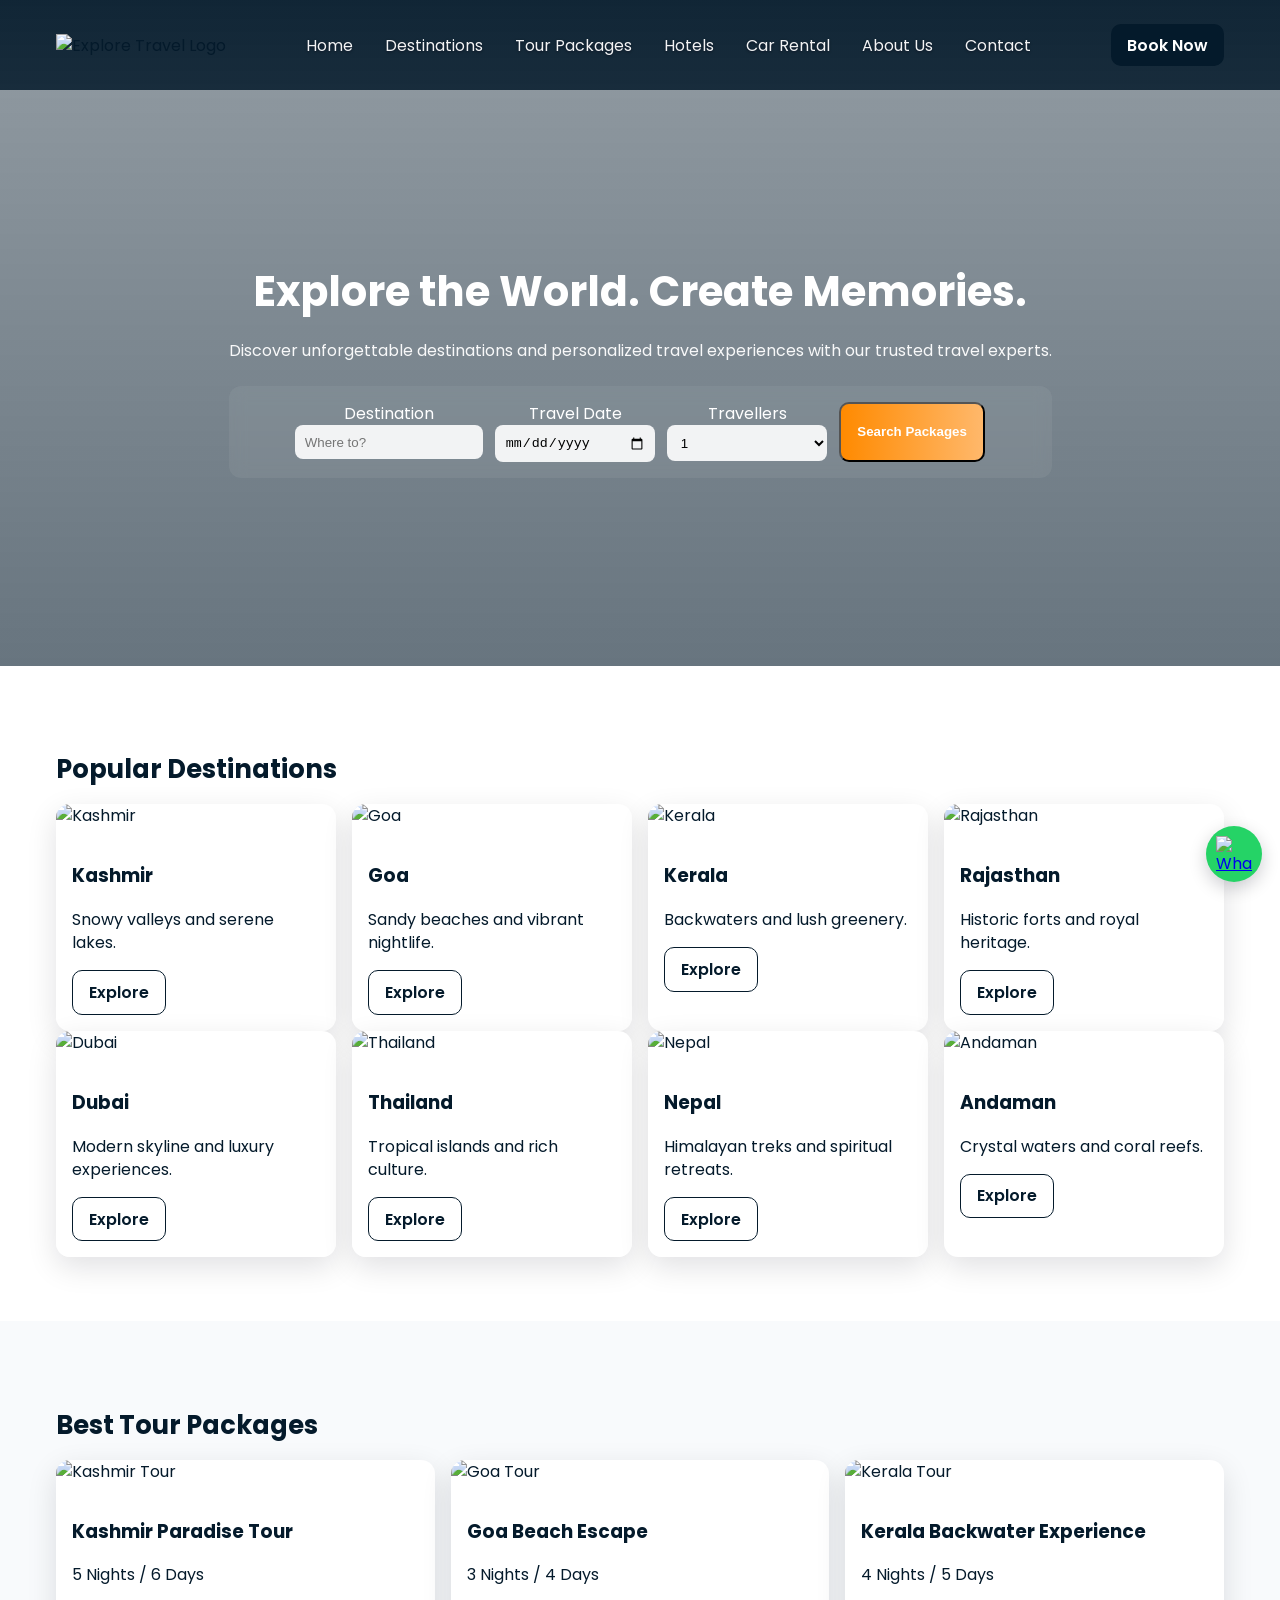
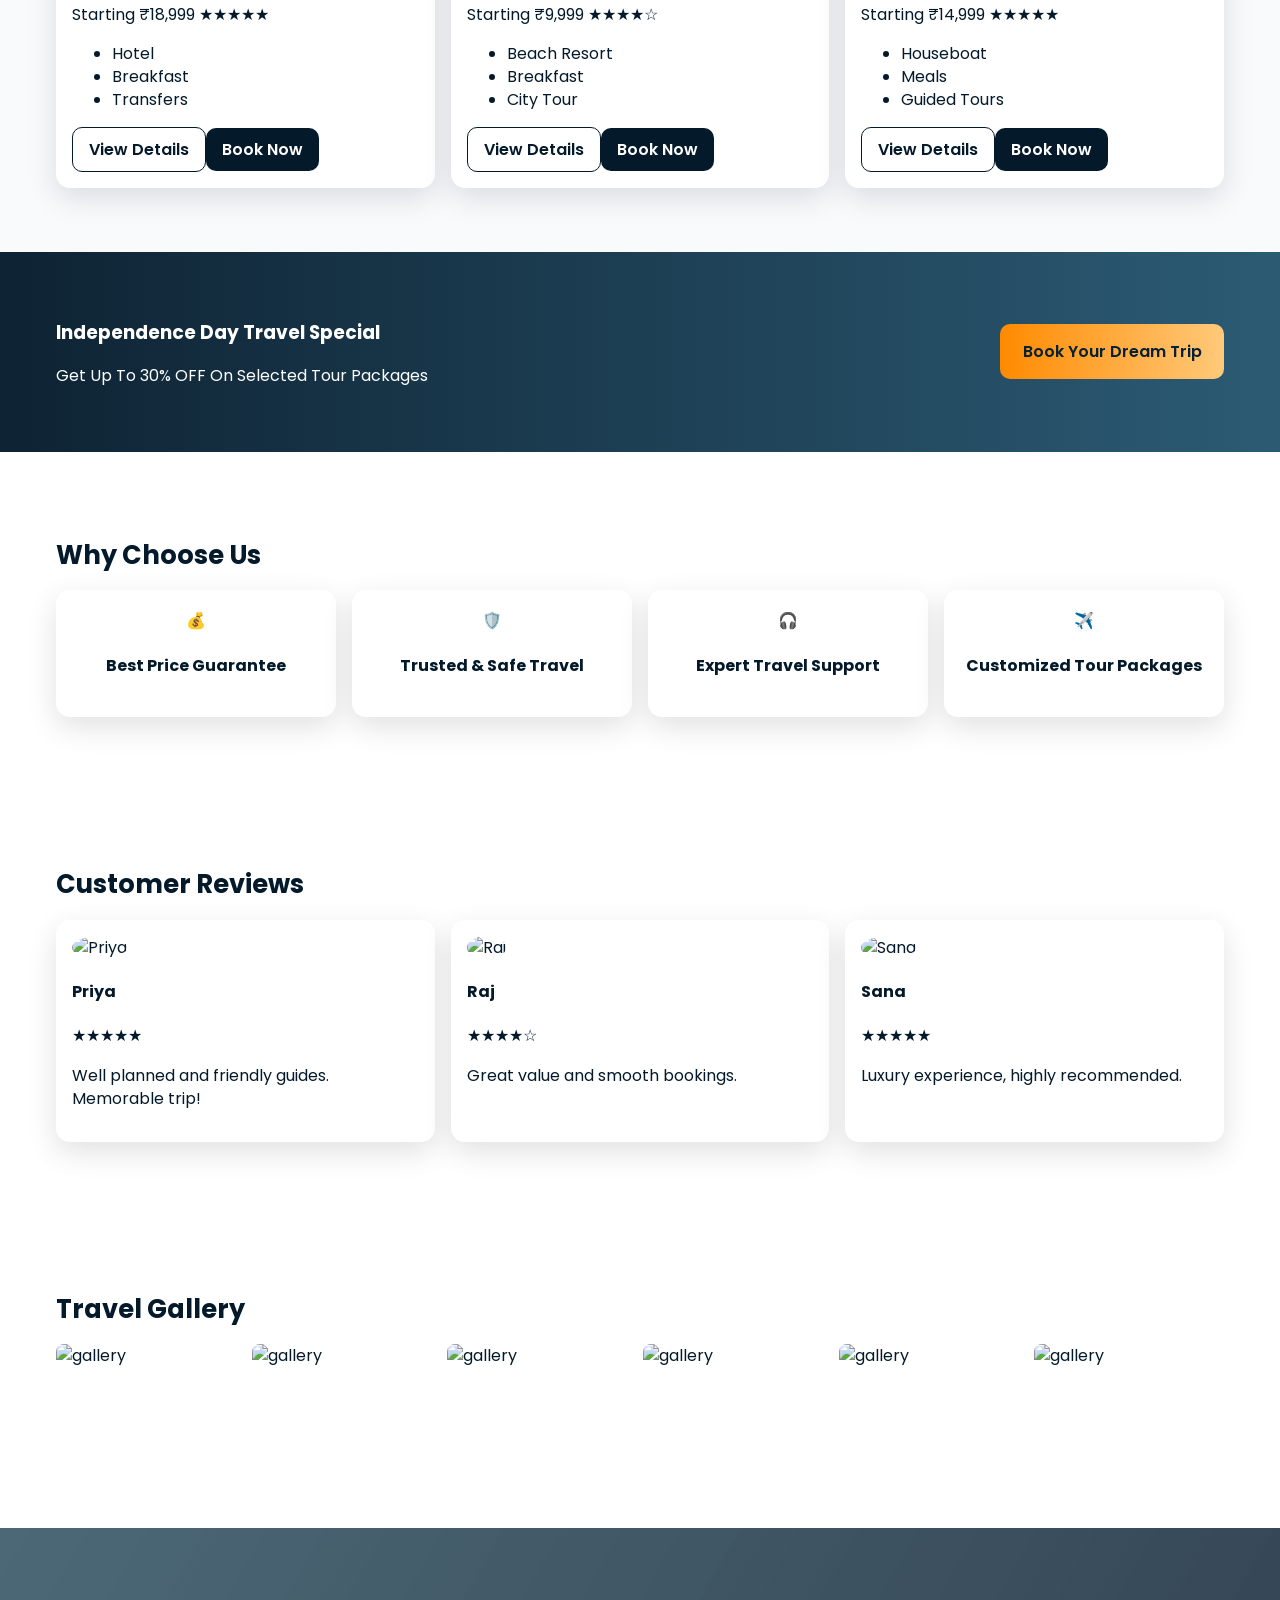
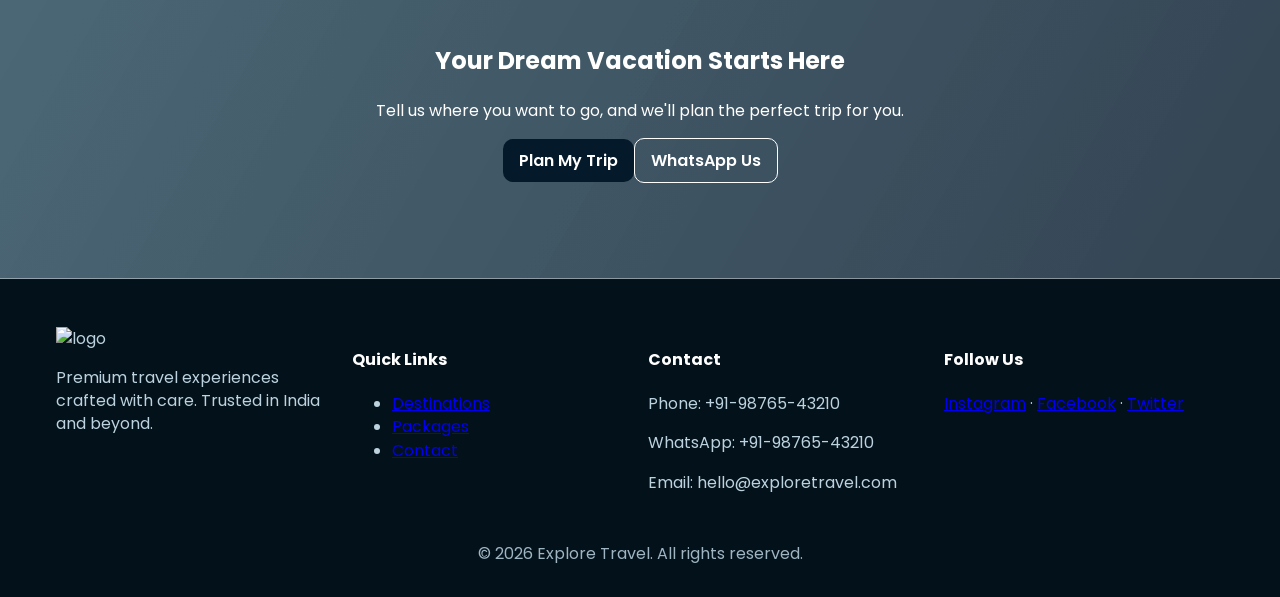
==== index.html @ e38593ca "Add files via upload" ====
<!doctype html>
<html lang="en">
<head>
  <meta charset="utf-8" />
  <meta name="viewport" content="width=device-width,initial-scale=1" />
  <title>Explore Travel — Premium Tours & Packages</title>
  <link href="https://fonts.googleapis.com/css2?family=Poppins:wght@300;400;600;700&display=swap" rel="stylesheet">
  <link rel="stylesheet" href="assets/css/styles.css">
</head>
<body>
  <header class="site-header">
    <div class="container header-inner">
      <div class="brand">
        <img src="https://via.placeholder.com/140x40?text=Explore" alt="Explore Travel Logo" class="logo">
      </div>
      <button class="menu-toggle" aria-label="Toggle menu" aria-expanded="false">
        <span class="bar"></span>
        <span class="bar"></span>
        <span class="bar"></span>
      </button>
      <nav class="nav">
        <a href="index.html">Home</a>
        <a href="#destinations">Destinations</a>
        <a href="#packages">Tour Packages</a>
        <a href="#hotels">Hotels</a>
        <a href="#car">Car Rental</a>
        <a href="about.html">About Us</a>
        <a href="contact.html">Contact</a>
      </nav>
      <div class="cta">
        <a href="#book" class="btn btn-primary">Book Now</a>
      </div>
    </div>
  </header>

  <main>
    <section class="hero">
      <div class="hero-bg"></div>
      <div class="container hero-content">
        <h1>Explore the World. Create Memories.</h1>
        <p class="lead">Discover unforgettable destinations and personalized travel experiences with our trusted travel experts.</p>

        <form id="search-form" class="search-box">
          <div class="field"><label for="dest">Destination</label><input id="dest" name="destination" placeholder="Where to?" type="text"></div>
          <div class="field"><label for="date">Travel Date</label><input id="date" name="travelDate" type="date"></div>
          <div class="field"><label for="travellers">Travellers</label><select id="travellers" name="travellers"><option>1</option><option>2</option><option>3</option><option>4+</option></select></div>
          <button type="submit" class="btn btn-accent">Search Packages</button>
        </form>
      </div>
    </section>

    <section id="destinations" class="section">
      <div class="container">
        <h2 class="section-title">Popular Destinations</h2>
        <div class="grid grid-4 destinations">
          <article class="card destination">
            <img src="https://picsum.photos/seed/dest1/1200/800" alt="Kashmir">
            <div class="card-body"><h3>Kashmir</h3><p>Snowy valleys and serene lakes.</p><a class="btn btn-outline" href="#">Explore</a></div>
          </article>
          <article class="card destination">
            <img src="https://picsum.photos/seed/dest2/1200/800" alt="Goa">
            <div class="card-body"><h3>Goa</h3><p>Sandy beaches and vibrant nightlife.</p><a class="btn btn-outline" href="#">Explore</a></div>
          </article>
          <article class="card destination">
            <img src="https://picsum.photos/seed/dest3/1200/800" alt="Kerala">
            <div class="card-body"><h3>Kerala</h3><p>Backwaters and lush greenery.</p><a class="btn btn-outline" href="#">Explore</a></div>
          </article>
          <article class="card destination">
            <img src="https://picsum.photos/seed/dest4/1200/800" alt="Rajasthan">
            <div class="card-body"><h3>Rajasthan</h3><p>Historic forts and royal heritage.</p><a class="btn btn-outline" href="#">Explore</a></div>
          </article>
        </div>
        <div class="grid grid-4 destinations">
          <article class="card destination">
            <img src="https://picsum.photos/seed/dest5/1200/800" alt="Dubai">
            <div class="card-body"><h3>Dubai</h3><p>Modern skyline and luxury experiences.</p><a class="btn btn-outline" href="#">Explore</a></div>
          </article>
          <article class="card destination">
            <img src="https://picsum.photos/seed/dest6/1200/800" alt="Thailand">
            <div class="card-body"><h3>Thailand</h3><p>Tropical islands and rich culture.</p><a class="btn btn-outline" href="#">Explore</a></div>
          </article>
          <article class="card destination">
            <img src="https://picsum.photos/seed/dest7/1200/800" alt="Nepal">
            <div class="card-body"><h3>Nepal</h3><p>Himalayan treks and spiritual retreats.</p><a class="btn btn-outline" href="#">Explore</a></div>
          </article>
          <article class="card destination">
            <img src="https://picsum.photos/seed/dest8/1200/800" alt="Andaman">
            <div class="card-body"><h3>Andaman</h3><p>Crystal waters and coral reefs.</p><a class="btn btn-outline" href="#">Explore</a></div>
          </article>
        </div>
      </div>
    </section>

    <section id="packages" class="section bg-light">
      <div class="container">
        <h2 class="section-title">Best Tour Packages</h2>
        <div class="grid grid-3 packages">
          <article class="card package">
            <img src="https://picsum.photos/seed/pkg1/1200/800" alt="Kashmir Tour">
            <div class="card-body">
              <h3>Kashmir Paradise Tour</h3>
              <p class="muted">5 Nights / 6 Days</p>
              <p class="price">Starting ₹18,999 <span class="rating">★★★★★</span></p>
              <ul class="inclusions"><li>Hotel</li><li>Breakfast</li><li>Transfers</li></ul>
              <div class="actions"><a class="btn btn-outline" href="#">View Details</a><a class="btn btn-primary" href="#">Book Now</a></div>
            </div>
          </article>
          <article class="card package">
            <img src="https://picsum.photos/seed/pkg2/1200/800" alt="Goa Tour">
            <div class="card-body">
              <h3>Goa Beach Escape</h3>
              <p class="muted">3 Nights / 4 Days</p>
              <p class="price">Starting ₹9,999 <span class="rating">★★★★☆</span></p>
              <ul class="inclusions"><li>Beach Resort</li><li>Breakfast</li><li>City Tour</li></ul>
              <div class="actions"><a class="btn btn-outline" href="#">View Details</a><a class="btn btn-primary" href="#">Book Now</a></div>
            </div>
          </article>
          <article class="card package">
            <img src="https://picsum.photos/seed/pkg3/1200/800" alt="Kerala Tour">
            <div class="card-body">
              <h3>Kerala Backwater Experience</h3>
              <p class="muted">4 Nights / 5 Days</p>
              <p class="price">Starting ₹14,999 <span class="rating">★★★★★</span></p>
              <ul class="inclusions"><li>Houseboat</li><li>Meals</li><li>Guided Tours</li></ul>
              <div class="actions"><a class="btn btn-outline" href="#">View Details</a><a class="btn btn-primary" href="#">Book Now</a></div>
            </div>
          </article>
        </div>
      </div>
    </section>

    <section class="promo">
      <div class="container promo-inner">
        <div class="promo-text">
          <h3>Independence Day Travel Special</h3>
          <p>Get Up To 30% OFF On Selected Tour Packages</p>
        </div>
        <div><a class="btn btn-accent large" href="#">Book Your Dream Trip</a></div>
      </div>
    </section>

    <section class="section why-choose">
      <div class="container">
        <h2 class="section-title">Why Choose Us</h2>
        <div class="grid grid-4 features">
          <div class="feature card"><div class="icon">💰</div><h4>Best Price Guarantee</h4></div>
          <div class="feature card"><div class="icon">🛡️</div><h4>Trusted & Safe Travel</h4></div>
          <div class="feature card"><div class="icon">🎧</div><h4>Expert Travel Support</h4></div>
          <div class="feature card"><div class="icon">✈️</div><h4>Customized Tour Packages</h4></div>
        </div>
      </div>
    </section>

    <section class="section reviews">
      <div class="container">
        <h2 class="section-title">Customer Reviews</h2>
        <div class="grid grid-3 testimonials">
          <div class="card testimonial"><img src="https://picsum.photos/seed/p1/64/64" class="avatar" alt="Priya"><h4>Priya</h4><p>★★★★★</p><p>Well planned and friendly guides. Memorable trip!</p></div>
          <div class="card testimonial"><img src="https://picsum.photos/seed/p2/64/64" class="avatar" alt="Raj"><h4>Raj</h4><p>★★★★☆</p><p>Great value and smooth bookings.</p></div>
          <div class="card testimonial"><img src="https://picsum.photos/seed/p3/64/64" class="avatar" alt="Sana"><h4>Sana</h4><p>★★★★★</p><p>Luxury experience, highly recommended.</p></div>
        </div>
      </div>
    </section>

    <section class="section gallery">
      <div class="container">
        <h2 class="section-title">Travel Gallery</h2>
        <div class="photo-grid">
          <img src="https://picsum.photos/seed/g3/800/600" alt="gallery">
          <img src="https://picsum.photos/seed/g4/800/600" alt="gallery">
          <img src="https://picsum.photos/seed/g5/800/600" alt="gallery">
          <img src="https://picsum.photos/seed/g6/800/600" alt="gallery">
          <img src="https://picsum.photos/seed/g1/800/600" alt="gallery">
          <img src="https://picsum.photos/seed/g2/800/600" alt="gallery">
        </div>
      </div>
    </section>

    <section class="cta-section">
      <div class="cta-bg"></div>
      <div class="container cta-inner">
        <h2>Your Dream Vacation Starts Here</h2>
        <p>Tell us where you want to go, and we'll plan the perfect trip for you.</p>
        <div class="cta-actions"><a class="btn btn-primary" href="#">Plan My Trip</a><a class="btn btn-outline" href="#">WhatsApp Us</a></div>
      </div>
    </section>

  </main>

  <footer class="site-footer">
    <div class="container footer-grid">
      <div class="footer-col">
        <img src="https://via.placeholder.com/120x34?text=Explore" alt="logo">
        <p>Premium travel experiences crafted with care. Trusted in India and beyond.</p>
      </div>
      <div class="footer-col">
        <h4>Quick Links</h4>
        <ul><li><a href="index.html#destinations">Destinations</a></li><li><a href="index.html#packages">Packages</a></li><li><a href="contact.html">Contact</a></li></ul>
      </div>
      <div class="footer-col">
        <h4>Contact</h4>
        <p>Phone: +91-98765-43210</p>
        <p>WhatsApp: +91-98765-43210</p>
        <p>Email: hello@exploretravel.com</p>
      </div>
      <div class="footer-col">
        <h4>Follow Us</h4>
        <div class="socials"><a href="#" aria-label="Instagram">Instagram</a> · <a href="#" aria-label="Facebook">Facebook</a> · <a href="#" aria-label="Twitter">Twitter</a></div>
      </div>
    </div>
    <div class="copyright">© 2026 Explore Travel. All rights reserved.</div>
  </footer>

  <a class="whatsapp-float" href="https://wa.me/919876543210" target="_blank" aria-label="WhatsApp">
    <img src="https://upload.wikimedia.org/wikipedia/commons/6/6b/WhatsApp.svg" alt="WhatsApp"/>
  </a>

  <script src="assets/js/main.js"></script>
</body>
</html>
---- assets/css/styles.css ----
:root{
  --navy:#041a2b;
  --sky:#7dd3fc;
  --accent:#ff8a00;
  --muted:#6b7280;
  --glass:rgba(255,255,255,0.06);
  --max-width:1200px;
  --font-family:'Poppins',sans-serif;
}
*{box-sizing:border-box}
html,body{width:100%;overflow-x:hidden}
body{margin:0;font-family:var(--font-family);color:var(--navy);line-height:1.45;padding-top:var(--header-height,68px)}
.container{max-width:var(--max-width);margin:0 auto;padding:1rem}
.site-header{position:fixed;top:0;left:0;right:0;width:100%;z-index:9999;background:linear-gradient(180deg, rgba(4,26,43,0.95), rgba(4,26,43,0.92));padding:.5rem 0;backdrop-filter:blur(6px);transition:background .22s ease,box-shadow .22s ease,padding .18s ease}
.site-header.over-hero{background:linear-gradient(180deg, rgba(4,26,43,0.95), rgba(4,26,43,0.92));backdrop-filter:blur(6px)}
.site-header .nav a{color:#fff}
.site-header .menu-toggle .bar{background:#fff}
.site-header.over-hero .nav a{color:#fff;text-shadow:0 1px 3px rgba(2,6,23,0.6)}
.header-inner{display:flex;align-items:center;gap:1rem;justify-content:space-between}
.brand .logo{height:40px}
.nav{display:flex;gap:1rem;align-items:center;flex:1;justify-content:center}
.nav a{color:var(--navy);text-decoration:none;padding:.25rem .5rem;border-radius:6px;opacity:.95}
.cta .btn{margin-left:0}
.header-inner > .cta{margin-left:auto}

/* menu toggle (hamburger) */
.menu-toggle{display:none;background:transparent;border:0;cursor:pointer;padding:8px;margin-left:8px;z-index:60}
.menu-toggle .bar{display:block;width:22px;height:2px;background:#fff;margin:4px 0;border-radius:2px;transition:background .2s}
.menu-toggle .bar{background:var(--navy)}
.site-header.over-hero .menu-toggle .bar{background:#fff}
.site-header.over-hero .nav a{color:#fff}

.hero{position:relative;color:#fff;min-height:64vh;display:flex;align-items:center}
.hero-bg{position:absolute;inset:0;background-image:linear-gradient(180deg,rgba(4,26,43,0.45),rgba(4,26,43,0.6)),url('https://picsum.photos/seed/hero1/1600/900');background-size:cover;background-position:center;filter:contrast(1.02);}
.hero-content{position:relative;padding:4rem 1rem;text-align:center}
.hero h1{font-size:2.6rem;margin:0 0 .5rem;font-weight:700}
.lead{opacity:.95;margin-bottom:1.5rem}
.search-box{display:flex;gap:.75rem;justify-content:center;flex-wrap:wrap;background:var(--glass);padding:1rem;border-radius:12px;backdrop-filter:blur(8px);max-width:980px;margin:1rem auto}
.search-box .field{display:flex;flex-direction:column;min-width:160px}
.search-box input,.search-box select{padding:.6rem .6rem;border-radius:8px;border:0;background:rgba(255,255,255,0.9)}
.btn{display:inline-block;padding:.6rem 1rem;border-radius:10px;text-decoration:none;font-weight:600}
.btn-primary{background:var(--navy);color:#fff}
.btn-accent{background:linear-gradient(90deg,var(--accent),#ffb86b);color:#fff}
.btn-outline{background:transparent;border:1px solid currentColor;color:inherit}
.btn.large{padding:1rem 1.4rem}

.section{padding:3rem 0}
.section .section-title{font-size:1.6rem;margin-bottom:1rem;color:var(--navy)}
.grid{display:grid;gap:1rem}
.grid-4{grid-template-columns:repeat(4,1fr)}
.grid-3{grid-template-columns:repeat(3,1fr)}
.card{border-radius:14px;overflow:hidden;box-shadow:0 10px 30px rgba(2,6,23,0.12);background:#fff}
.destination img,.package img{width:100%;height:180px;object-fit:cover}
.card-body{padding:1rem}
.destination .card-body{background:linear-gradient(180deg, rgba(255,255,255,0.98), #fff)}
.site-header.scrolled{background:linear-gradient(180deg, rgba(4,26,43,0.95), rgba(4,26,43,0.92));box-shadow:0 8px 30px rgba(2,6,23,0.22)}
.site-header.scrolled .nav a{color:#fff}
.site-header.scrolled .brand .logo{filter:brightness(0) invert(1)}

/* Ensure scrolled state forces white links and bars when active */
.site-header.scrolled.over-hero .nav a{color:#fff !important}
.site-header.scrolled.over-hero .menu-toggle .bar{background:#fff !important}

/* Ensure scrolled state overrides over-hero when both classes present */
.site-header.scrolled.over-hero .nav a{color:var(--navy) !important}
.site-header.scrolled.over-hero .menu-toggle .bar{background:var(--navy) !important}

.bg-light{background:#f8fafc}
.promo{background:linear-gradient(90deg, rgba(4,26,43,0.96), rgba(7,62,92,0.85));color:#fff;padding:2rem 0}
.promo-inner{display:flex;justify-content:space-between;align-items:center;gap:1rem}
.promo .btn-accent{background:linear-gradient(90deg,var(--accent),#ffc97a);color:#072033}

.features .feature{padding:1.2rem;text-align:center}
.testimonial{padding:1rem;text-align:left}
.testimonial .avatar{border-radius:50%;width:56px;height:56px}

.photo-grid{display:grid;grid-template-columns:repeat(6,1fr);gap:6px}
.photo-grid img{width:100%;height:120px;object-fit:cover;border-radius:8px}

.cta-section{position:relative;color:#fff;padding:3rem 0}
.cta-bg{position:absolute;inset:0;background-image:linear-gradient(120deg, rgba(3,44,64,0.7), rgba(4,26,43,0.8)),url('https://picsum.photos/seed/cta1/1600/900');background-size:cover;background-position:center;filter:contrast(1.05)}
.cta-inner{position:relative;padding:3rem;text-align:center}

.site-footer{background:#03111a;color:#bcd3df;padding:2rem 0}
.footer-grid{display:grid;grid-template-columns:repeat(4,1fr);gap:1rem}
.footer-col h4{color:#fff}
.copyright{text-align:center;padding-top:1rem;color:#9fb5c2}

.whatsapp-float{position:fixed;right:18px;bottom:18px;background:#25D366;padding:10px;border-radius:50%;box-shadow:0 6px 18px rgba(2,6,23,0.2);display:flex;align-items:center;justify-content:center}
.whatsapp-float img{width:36px;height:36px}

@media (max-width:980px){
  .grid-4{grid-template-columns:repeat(2,1fr)}
  .grid-3{grid-template-columns:1fr}
  .photo-grid{grid-template-columns:repeat(3,1fr)}
  .hero h1{font-size:2rem}

  /* Ensure hamburger is available on smaller tablets too */
  .menu-toggle{display:inline-flex;align-items:center;justify-content:center;padding:8px;z-index:1200}
  .menu-toggle .bar{width:22px;height:2px;background:var(--navy)}
}

@media (max-width:760px){
  .nav{display:none}
  .header-inner{justify-content:space-between}
  .photo-grid{grid-template-columns:repeat(2,1fr)}
  .search-box{flex-direction:column}
  .menu-toggle{display:inline-block}
  .site-header.open .nav{display:flex;position:absolute;left:8px;right:8px;top:68px;background:rgba(255,255,255,0.98);flex-direction:column;padding:12px;border-radius:10px;box-shadow:0 10px 30px rgba(2,6,23,0.12)}
  .site-header.open .nav a{color:var(--navy);padding:.6rem 1rem}
  .brand .logo{height:34px}
  .grid-4{grid-template-columns:1fr}
  .grid-3{grid-template-columns:1fr}
  .footer-grid{grid-template-columns:1fr}
  .container{padding-left:.75rem;padding-right:.75rem}
}

/* Desktop: force nav visible and hide hamburger */
@media (min-width:761px){
  .nav{display:flex !important;flex:1;justify-content:center}
  .menu-toggle{display:none !important}
  .nav a{color:var(--navy)}
  .site-header.over-hero .nav a{color:#fff !important}
}
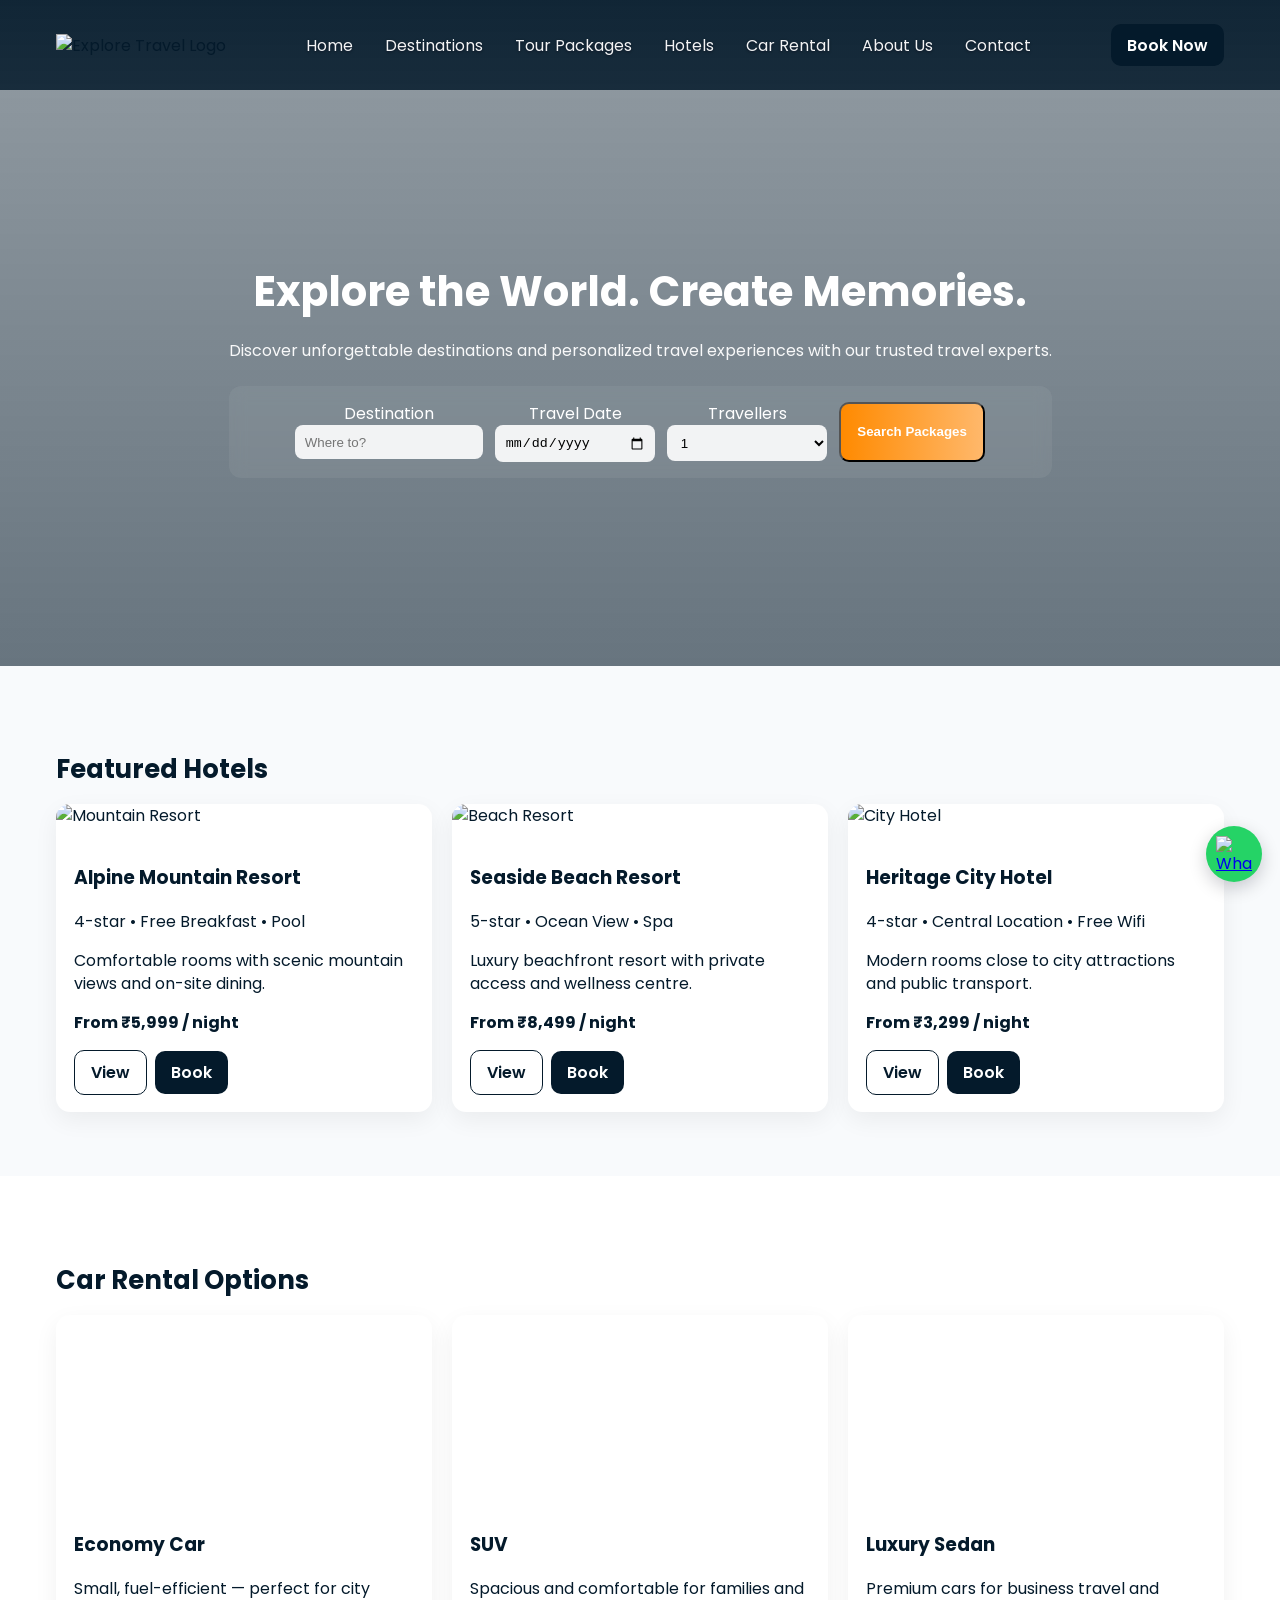
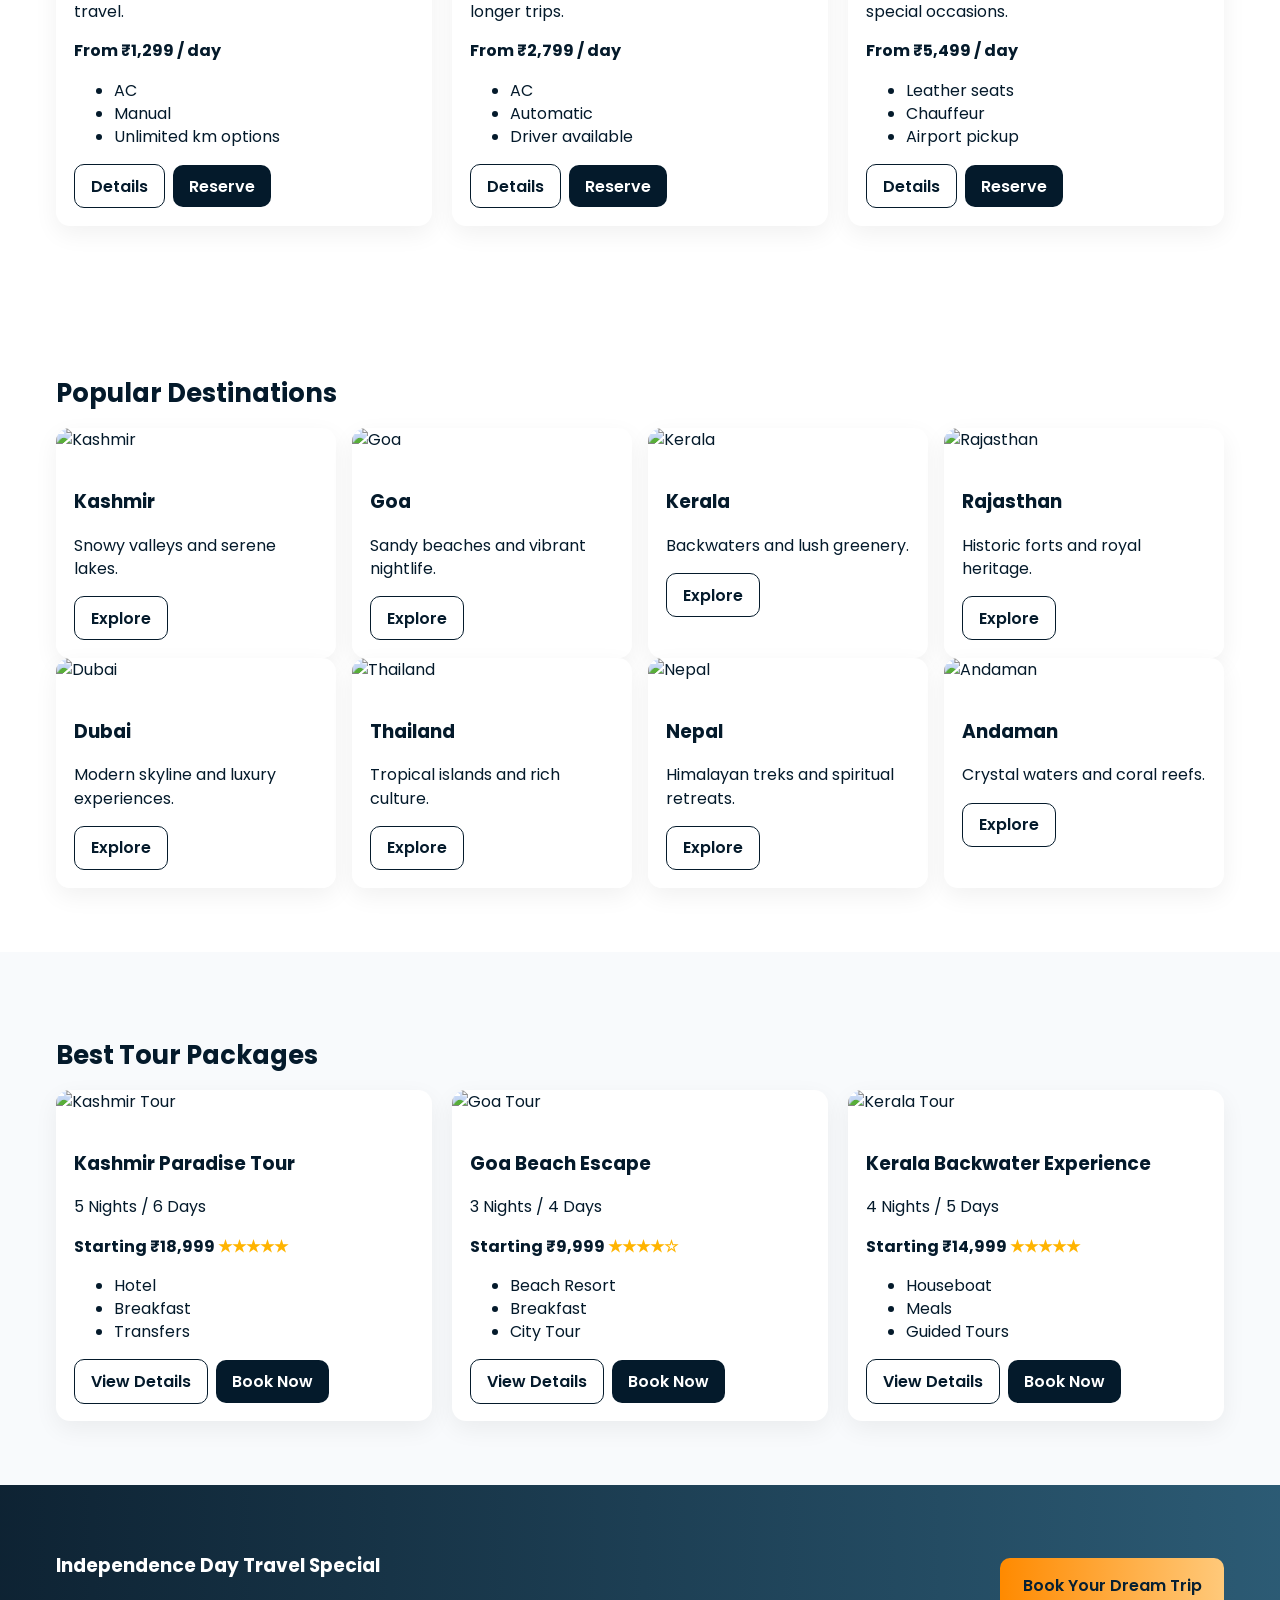
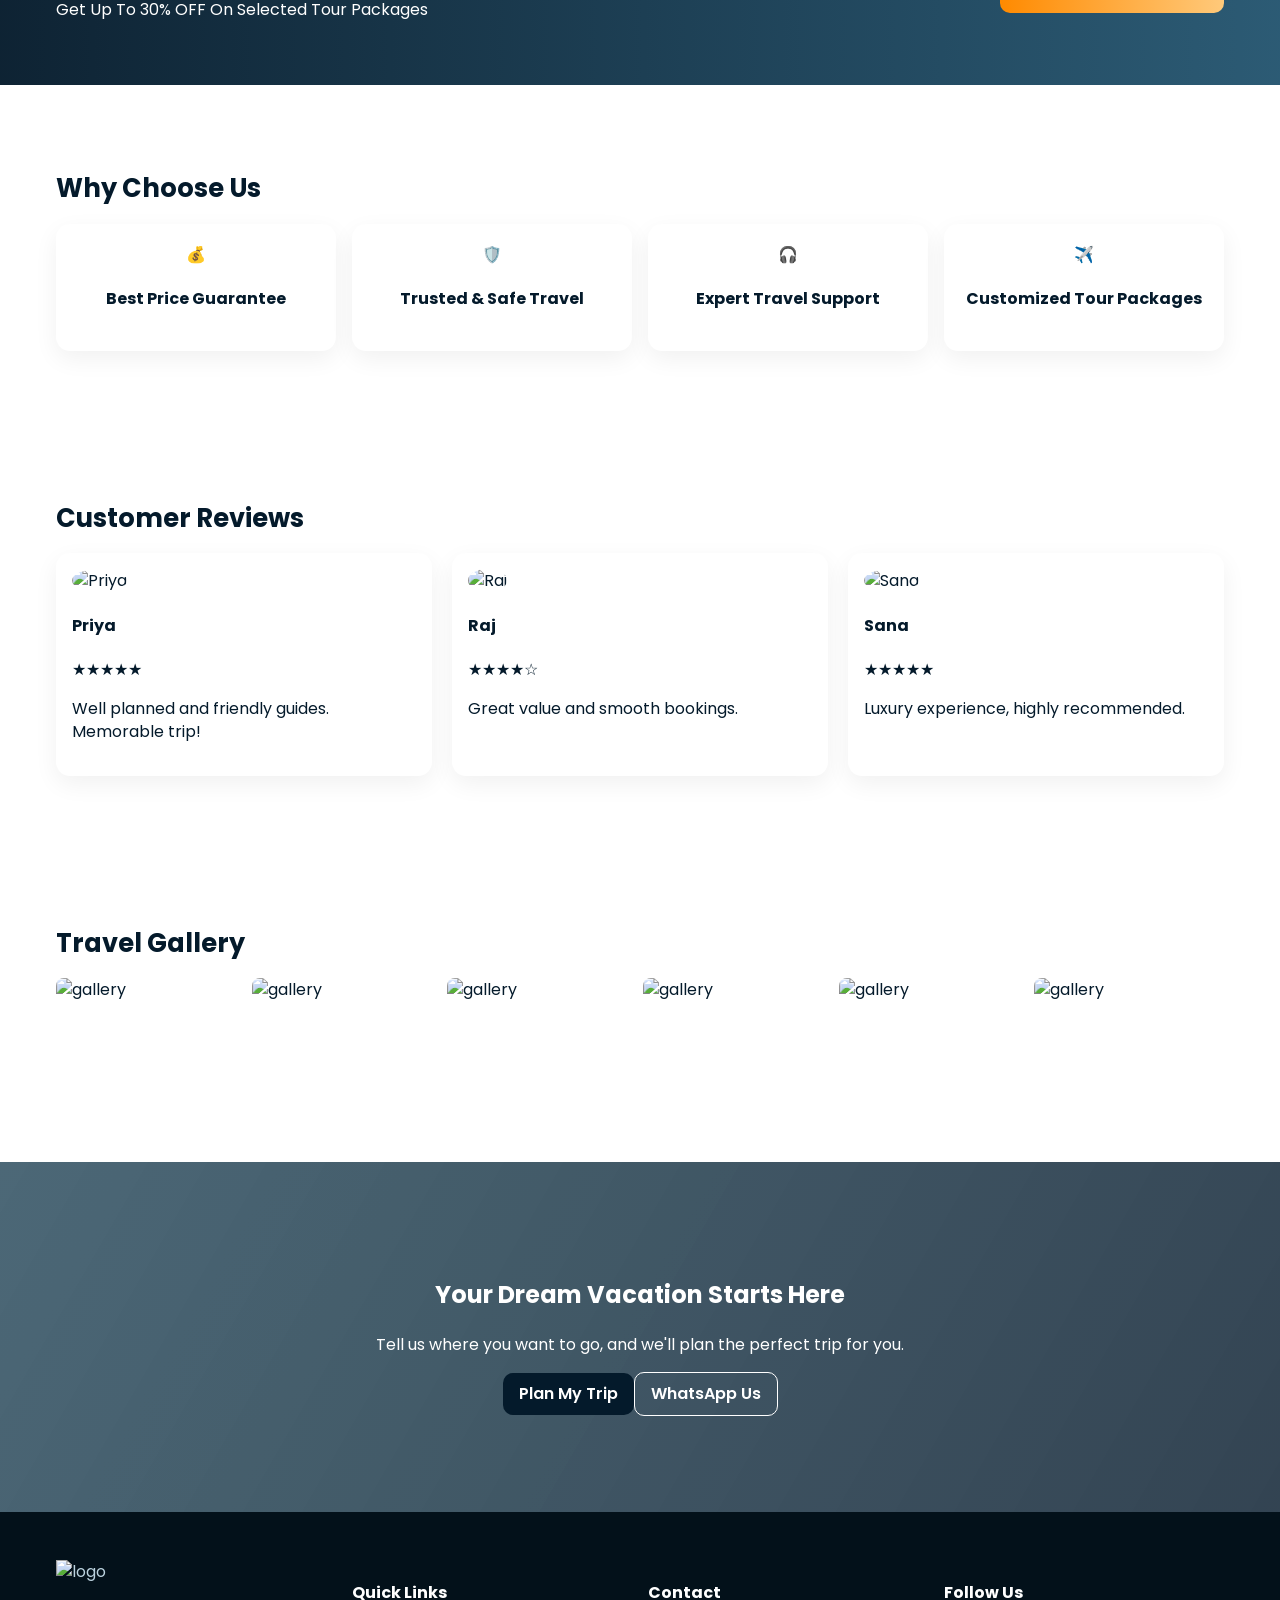
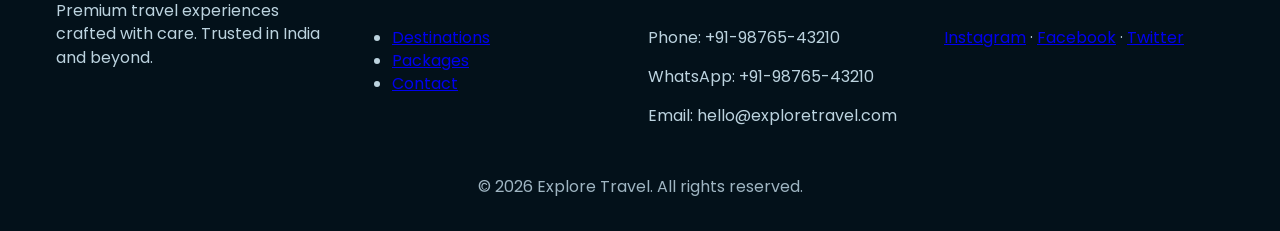
==== commit 8a58e652: "Add files via upload" ====
--- a/index.html
+++ b/index.html
@@ -49,6 +49,82 @@
       </div>
     </section>
 
+    <section id="hotels" class="section bg-light">
+      <div class="container">
+        <h2 class="section-title">Featured Hotels</h2>
+        <div class="grid grid-3">
+          <article class="card">
+            <img src="https://picsum.photos/seed/hotel1/1200/800" alt="Mountain Resort">
+            <div class="card-body">
+              <h3>Alpine Mountain Resort</h3>
+              <p class="muted">4-star • Free Breakfast • Pool</p>
+              <p>Comfortable rooms with scenic mountain views and on-site dining.</p>
+              <p class="price">From ₹5,999 / night</p>
+              <div class="actions"><a class="btn btn-outline" href="#">View</a><a class="btn btn-primary" href="#">Book</a></div>
+            </div>
+          </article>
+          <article class="card">
+            <img src="https://picsum.photos/seed/hotel2/1200/800" alt="Beach Resort">
+            <div class="card-body">
+              <h3>Seaside Beach Resort</h3>
+              <p class="muted">5-star • Ocean View • Spa</p>
+              <p>Luxury beachfront resort with private access and wellness centre.</p>
+              <p class="price">From ₹8,499 / night</p>
+              <div class="actions"><a class="btn btn-outline" href="#">View</a><a class="btn btn-primary" href="#">Book</a></div>
+            </div>
+          </article>
+          <article class="card">
+            <img src="https://picsum.photos/seed/hotel3/1200/800" alt="City Hotel">
+            <div class="card-body">
+              <h3>Heritage City Hotel</h3>
+              <p class="muted">4-star • Central Location • Free Wifi</p>
+              <p>Modern rooms close to city attractions and public transport.</p>
+              <p class="price">From ₹3,299 / night</p>
+              <div class="actions"><a class="btn btn-outline" href="#">View</a><a class="btn btn-primary" href="#">Book</a></div>
+            </div>
+          </article>
+        </div>
+      </div>
+    </section>
+
+    <section id="car" class="section">
+      <div class="container">
+        <h2 class="section-title">Car Rental Options</h2>
+        <div class="grid grid-3">
+          <article class="card">
+            <div style="height:180px;background:url('https://picsum.photos/seed/car1/1200/800') center/cover no-repeat"></div>
+            <div class="card-body">
+              <h3>Economy Car</h3>
+              <p class="muted">Small, fuel-efficient — perfect for city travel.</p>
+              <p class="price">From ₹1,299 / day</p>
+              <ul class="inclusions"><li>AC</li><li>Manual</li><li>Unlimited km options</li></ul>
+              <div class="actions"><a class="btn btn-outline" href="#">Details</a><a class="btn btn-primary" href="#">Reserve</a></div>
+            </div>
+          </article>
+          <article class="card">
+            <div style="height:180px;background:url('https://picsum.photos/seed/car2/1200/800') center/cover no-repeat"></div>
+            <div class="card-body">
+              <h3>SUV</h3>
+              <p class="muted">Spacious and comfortable for families and longer trips.</p>
+              <p class="price">From ₹2,799 / day</p>
+              <ul class="inclusions"><li>AC</li><li>Automatic</li><li>Driver available</li></ul>
+              <div class="actions"><a class="btn btn-outline" href="#">Details</a><a class="btn btn-primary" href="#">Reserve</a></div>
+            </div>
+          </article>
+          <article class="card">
+            <div style="height:180px;background:url('https://picsum.photos/seed/car3/1200/800') center/cover no-repeat"></div>
+            <div class="card-body">
+              <h3>Luxury Sedan</h3>
+              <p class="muted">Premium cars for business travel and special occasions.</p>
+              <p class="price">From ₹5,499 / day</p>
+              <ul class="inclusions"><li>Leather seats</li><li>Chauffeur</li><li>Airport pickup</li></ul>
+              <div class="actions"><a class="btn btn-outline" href="#">Details</a><a class="btn btn-primary" href="#">Reserve</a></div>
+            </div>
+          </article>
+        </div>
+      </div>
+    </section>
+
     <section id="destinations" class="section">
       <div class="container">
         <h2 class="section-title">Popular Destinations</h2>
--- a/assets/css/styles.css
+++ b/assets/css/styles.css
@@ -77,6 +77,28 @@
 .photo-grid{display:grid;grid-template-columns:repeat(6,1fr);gap:6px}
 .photo-grid img{width:100%;height:120px;object-fit:cover;border-radius:8px}
 
+/* Page hero used on internal pages */
+.page-hero{position:relative;padding:3.5rem 0;color:#fff;text-align:center;overflow:hidden}
+.page-hero:before{content:"";position:absolute;inset:0;background-image:linear-gradient(180deg, rgba(4,26,43,0.45), rgba(4,26,43,0.55)), url('https://picsum.photos/seed/hero2/1800/600');background-size:cover;background-position:center;filter:contrast(0.98) brightness(0.6);z-index:0}
+.page-hero .container{position:relative;z-index:1}
+.page-hero .section-title{color:#fff;margin-bottom:.25rem}
+.page-hero .lead{color:rgba(255,255,255,0.92)}
+
+/* Card polish */
+.card{border-radius:14px;overflow:hidden;box-shadow:0 8px 24px rgba(2,6,23,0.06);background:#fff;transition:transform .28s ease,box-shadow .28s ease}
+.card:hover{transform:translateY(-10px);box-shadow:0 28px 60px rgba(2,6,23,0.14)}
+.card img{width:100%;height:220px;object-fit:cover}
+.card .card-body{padding:1.1rem}
+.card .meta{display:flex;align-items:center;justify-content:space-between;gap:.5rem;margin-top:.6rem}
+.rating{color:#ffb400;font-weight:700}
+.price-badge{background:var(--accent);color:#072033;padding:.35rem .6rem;border-radius:8px;font-weight:700}
+.price{font-weight:700;color:var(--navy)}
+.actions .btn{margin-right:.5rem}
+
+/* larger visuals on internal pages */
+.grid-3{grid-template-columns:repeat(3,1fr);gap:1.25rem}
+.grid-4{gap:1rem}
+
 .cta-section{position:relative;color:#fff;padding:3rem 0}
 .cta-bg{position:absolute;inset:0;background-image:linear-gradient(120deg, rgba(3,44,64,0.7), rgba(4,26,43,0.8)),url('https://picsum.photos/seed/cta1/1600/900');background-size:cover;background-position:center;filter:contrast(1.05)}
 .cta-inner{position:relative;padding:3rem;text-align:center}
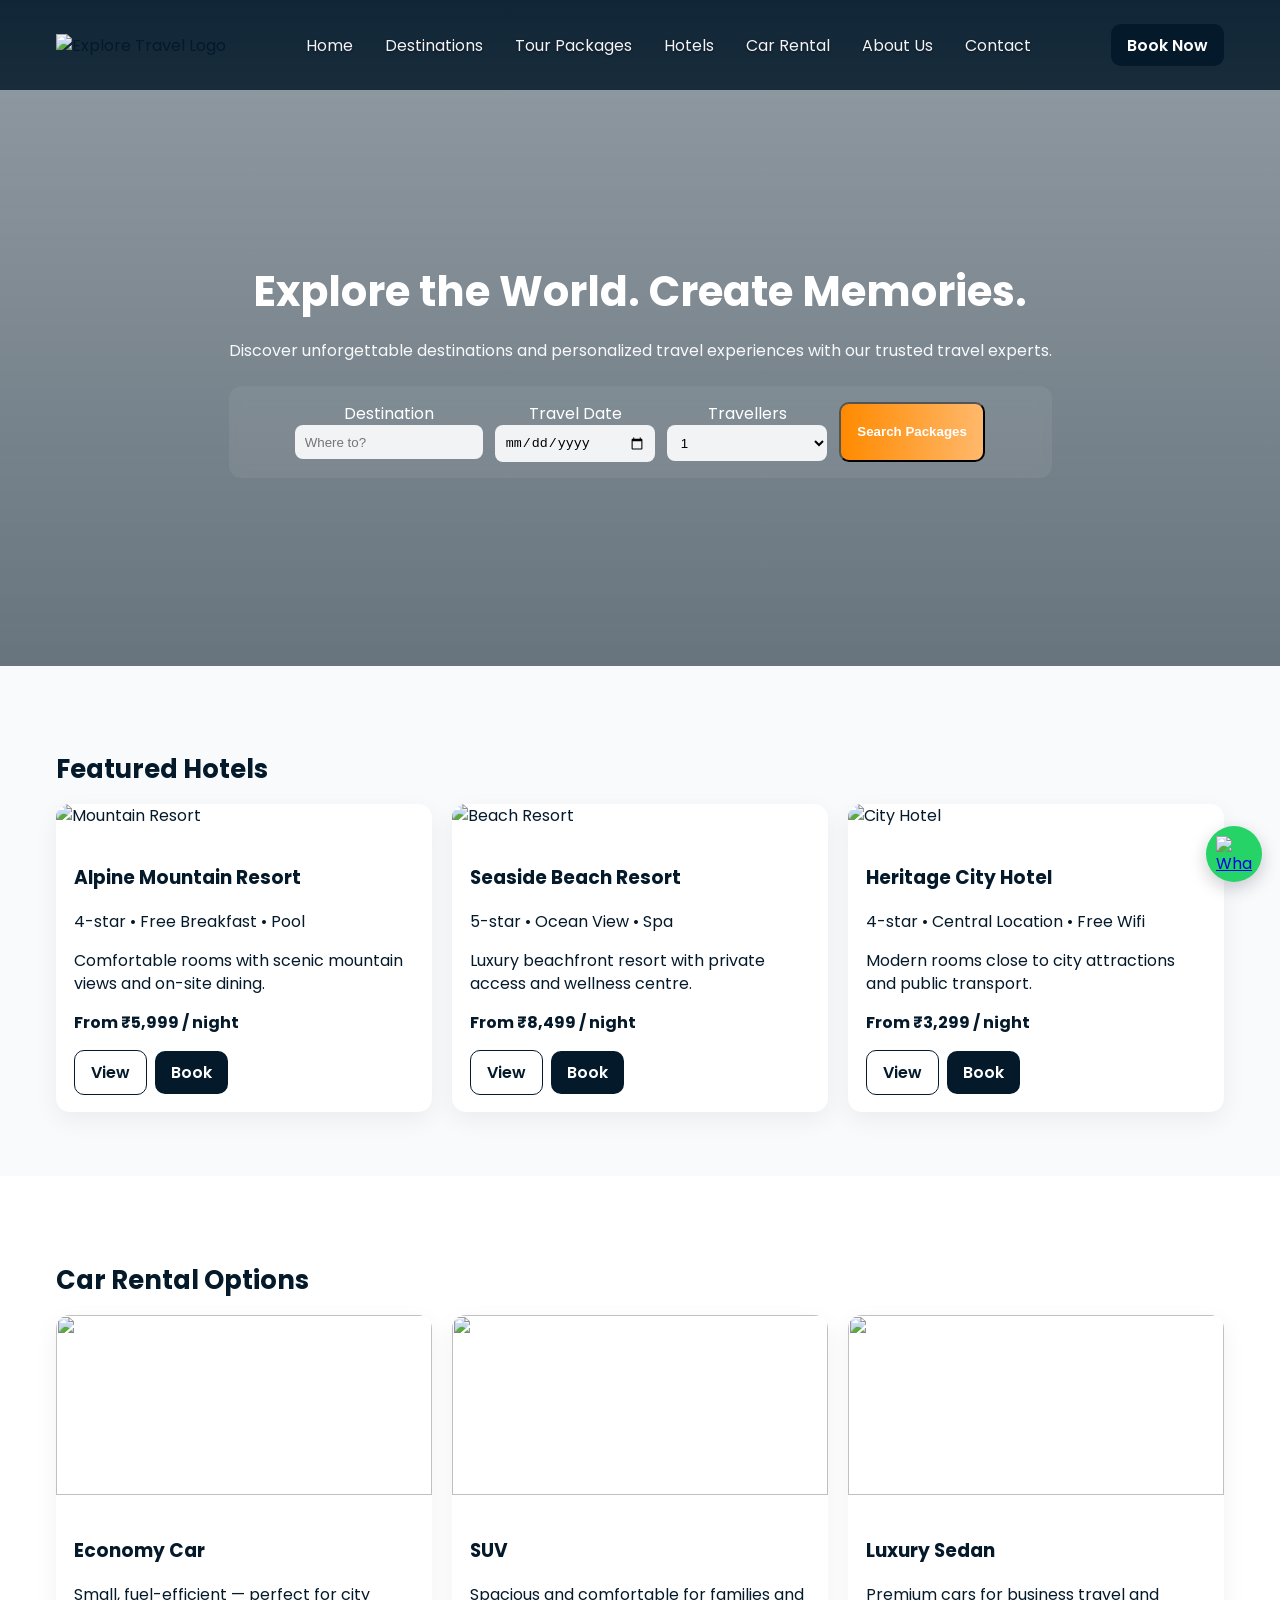
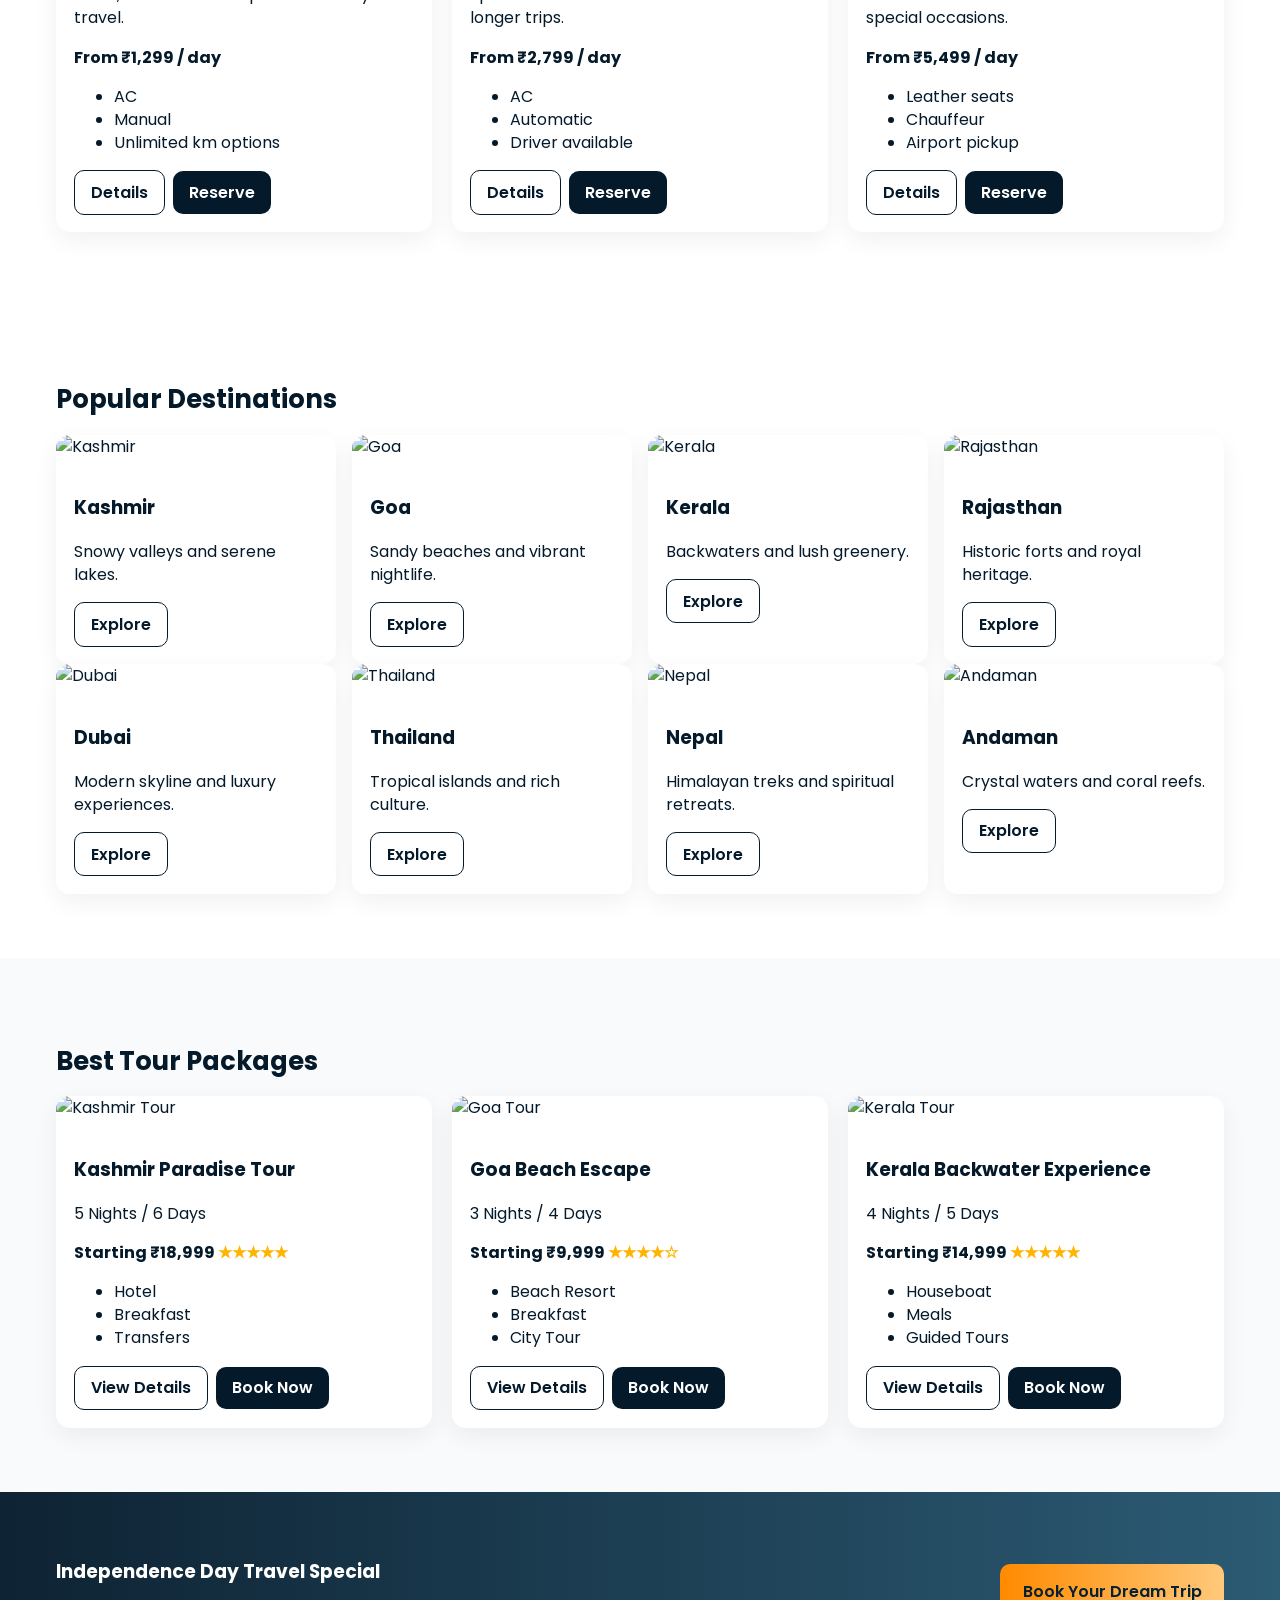
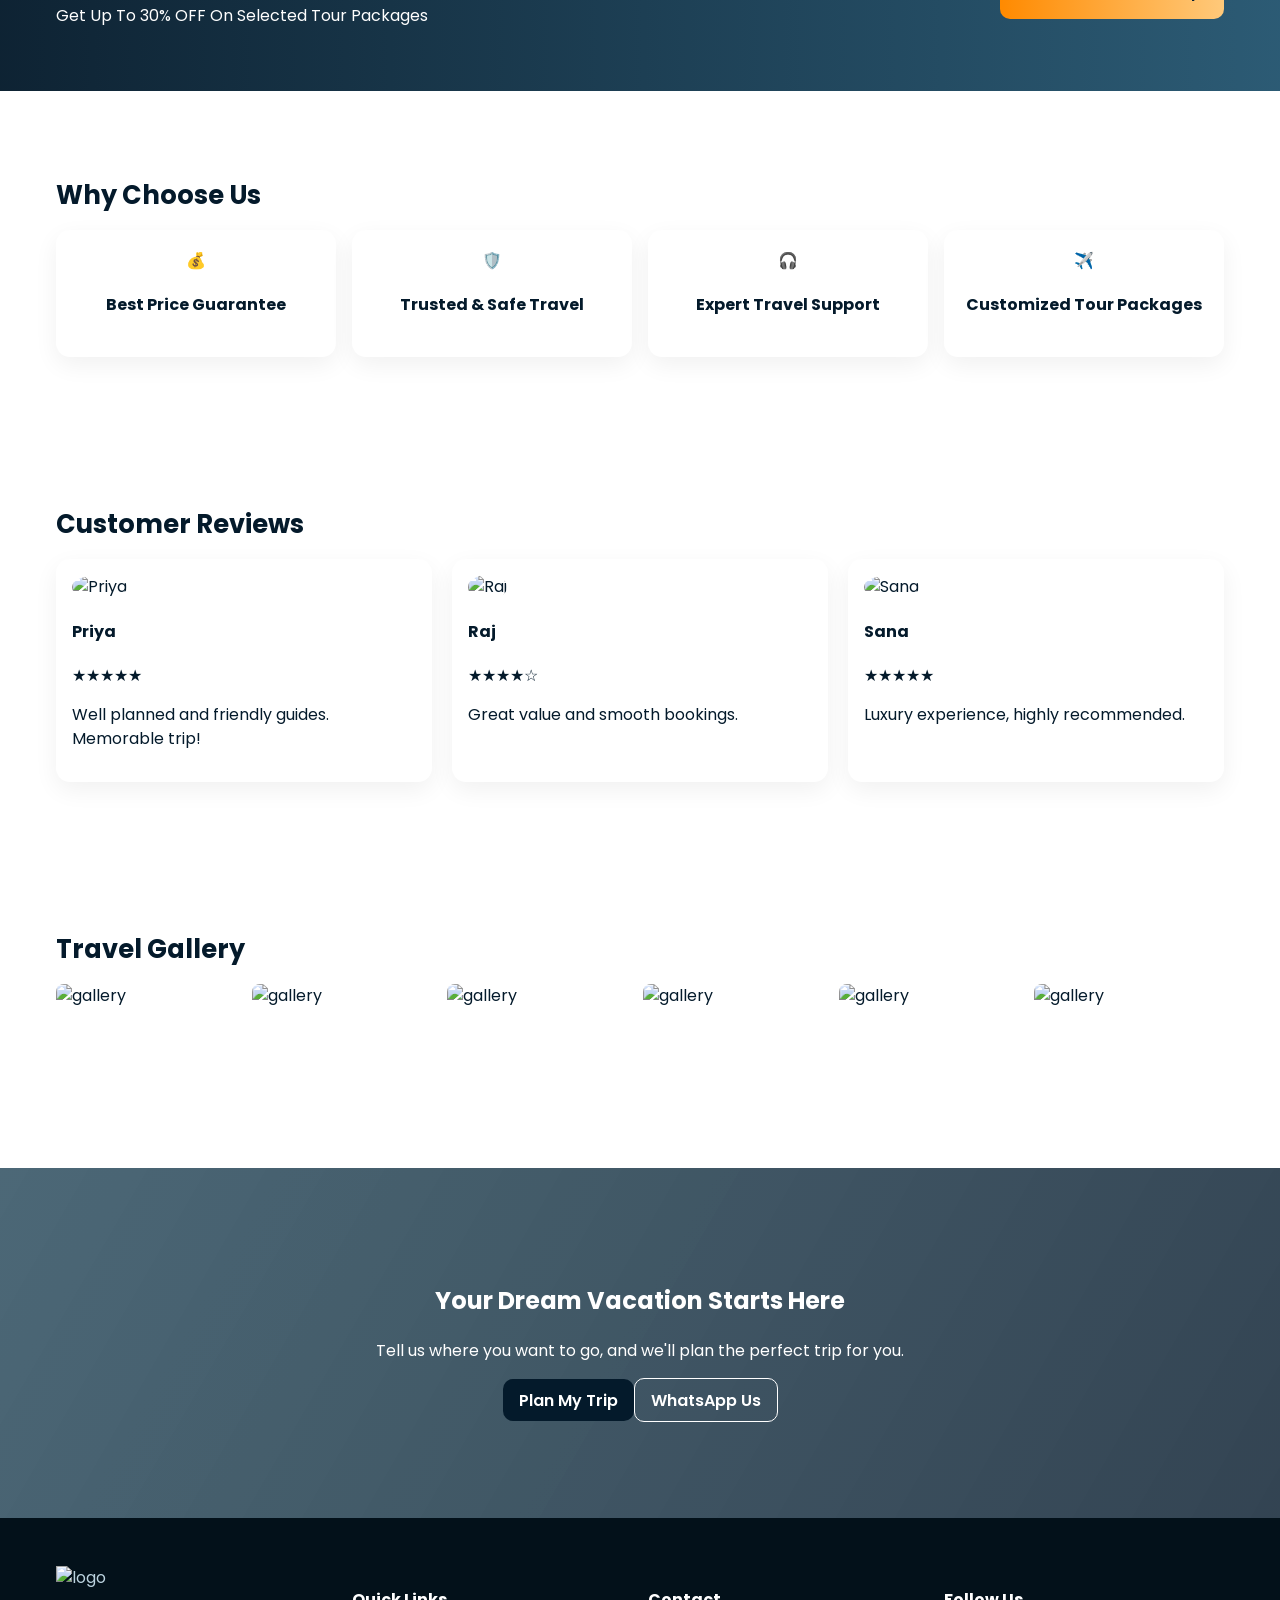
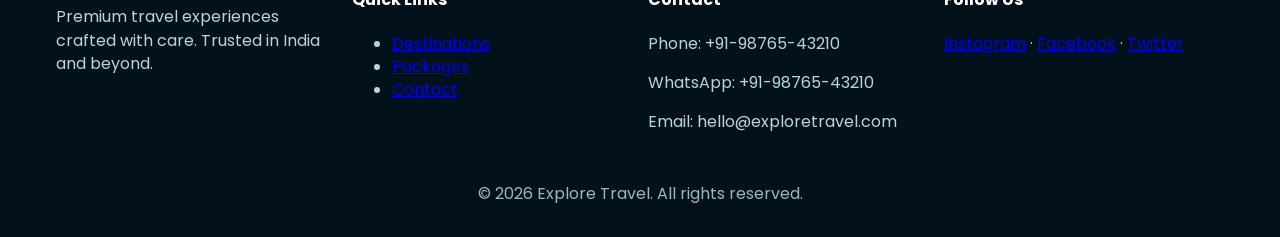
==== commit 225a8509: "Add files via upload" ====
--- a/index.html
+++ b/index.html
@@ -54,7 +54,7 @@
         <h2 class="section-title">Featured Hotels</h2>
         <div class="grid grid-3">
           <article class="card">
-            <img src="https://picsum.photos/seed/hotel1/1200/800" alt="Mountain Resort">
+            <img src="https://images.unsplash.com/photo-1520250497591-112f2f40a3f4?w=1200&h=800&fit=crop" alt="Mountain Resort">
             <div class="card-body">
               <h3>Alpine Mountain Resort</h3>
               <p class="muted">4-star • Free Breakfast • Pool</p>
@@ -64,7 +64,7 @@
             </div>
           </article>
           <article class="card">
-            <img src="https://picsum.photos/seed/hotel2/1200/800" alt="Beach Resort">
+            <img src="https://images.unsplash.com/photo-1507525428034-b723cf961d3e?w=1200&h=800&fit=crop" alt="Beach Resort">
             <div class="card-body">
               <h3>Seaside Beach Resort</h3>
               <p class="muted">5-star • Ocean View • Spa</p>
@@ -74,7 +74,7 @@
             </div>
           </article>
           <article class="card">
-            <img src="https://picsum.photos/seed/hotel3/1200/800" alt="City Hotel">
+            <img src="https://images.unsplash.com/photo-1566073771259-6a8506099945?w=1200&h=800&fit=crop" alt="City Hotel">
             <div class="card-body">
               <h3>Heritage City Hotel</h3>
               <p class="muted">4-star • Central Location • Free Wifi</p>
@@ -92,7 +92,7 @@
         <h2 class="section-title">Car Rental Options</h2>
         <div class="grid grid-3">
           <article class="card">
-            <div style="height:180px;background:url('https://picsum.photos/seed/car1/1200/800') center/cover no-repeat"></div>
+            <img src="https://images.unsplash.com/photo-1567818735868-e71b99932e29?w=1200&h=800&fit=crop" style="width:100%;height:180px;object-fit:cover">
             <div class="card-body">
               <h3>Economy Car</h3>
               <p class="muted">Small, fuel-efficient — perfect for city travel.</p>
@@ -102,7 +102,7 @@
             </div>
           </article>
           <article class="card">
-            <div style="height:180px;background:url('https://picsum.photos/seed/car2/1200/800') center/cover no-repeat"></div>
+            <img src="https://images.unsplash.com/photo-1519641471654-76ce0107ad1b?w=1200&h=800&fit=crop" style="width:100%;height:180px;object-fit:cover">
             <div class="card-body">
               <h3>SUV</h3>
               <p class="muted">Spacious and comfortable for families and longer trips.</p>
@@ -112,7 +112,7 @@
             </div>
           </article>
           <article class="card">
-            <div style="height:180px;background:url('https://picsum.photos/seed/car3/1200/800') center/cover no-repeat"></div>
+            <img src="https://images.unsplash.com/photo-1503376780353-7e6692767b70?w=1200&h=800&fit=crop" style="width:100%;height:180px;object-fit:cover">
             <div class="card-body">
               <h3>Luxury Sedan</h3>
               <p class="muted">Premium cars for business travel and special occasions.</p>
--- a/assets/css/styles.css
+++ b/assets/css/styles.css
@@ -31,7 +31,7 @@
 .site-header.over-hero .nav a{color:#fff}
 
 .hero{position:relative;color:#fff;min-height:64vh;display:flex;align-items:center}
-.hero-bg{position:absolute;inset:0;background-image:linear-gradient(180deg,rgba(4,26,43,0.45),rgba(4,26,43,0.6)),url('https://picsum.photos/seed/hero1/1600/900');background-size:cover;background-position:center;filter:contrast(1.02);}
+.hero-bg{position:absolute;inset:0;background-image:linear-gradient(180deg,rgba(4,26,43,0.45),rgba(4,26,43,0.6)),url('https://images.unsplash.com/photo-1631049307038-da0ec84d127d?w=1600&h=900&fit=crop');background-size:cover;background-position:center;filter:contrast(1.02);}
 .hero-content{position:relative;padding:4rem 1rem;text-align:center}
 .hero h1{font-size:2.6rem;margin:0 0 .5rem;font-weight:700}
 .lead{opacity:.95;margin-bottom:1.5rem}
@@ -79,7 +79,7 @@
 
 /* Page hero used on internal pages */
 .page-hero{position:relative;padding:3.5rem 0;color:#fff;text-align:center;overflow:hidden}
-.page-hero:before{content:"";position:absolute;inset:0;background-image:linear-gradient(180deg, rgba(4,26,43,0.45), rgba(4,26,43,0.55)), url('https://picsum.photos/seed/hero2/1800/600');background-size:cover;background-position:center;filter:contrast(0.98) brightness(0.6);z-index:0}
+.page-hero:before{content:"";position:absolute;inset:0;background-image:linear-gradient(180deg, rgba(4,26,43,0.45), rgba(4,26,43,0.55)), url('https://images.unsplash.com/photo-1566073771259-6a8506099945?w=1800&h=600&fit=crop');background-size:cover;background-position:center;filter:contrast(0.98) brightness(0.6);z-index:0}
 .page-hero .container{position:relative;z-index:1}
 .page-hero .section-title{color:#fff;margin-bottom:.25rem}
 .page-hero .lead{color:rgba(255,255,255,0.92)}
